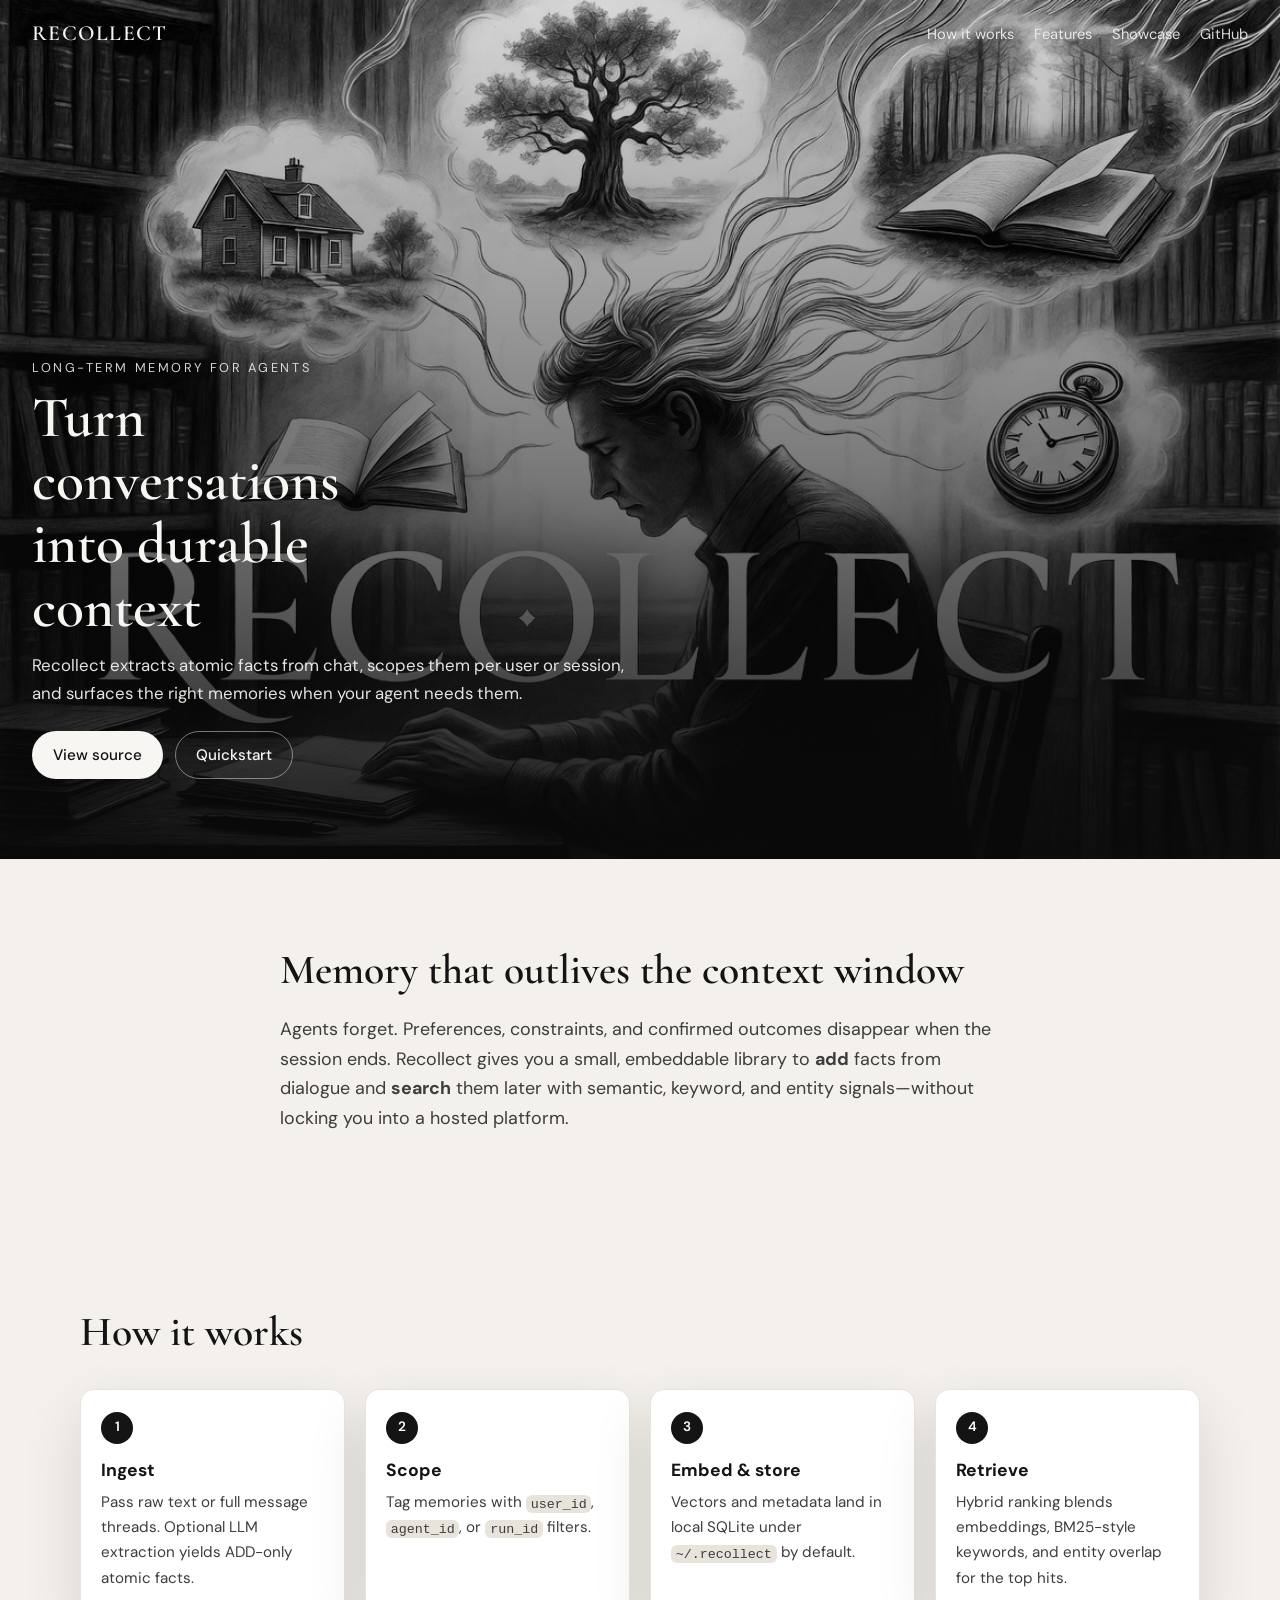
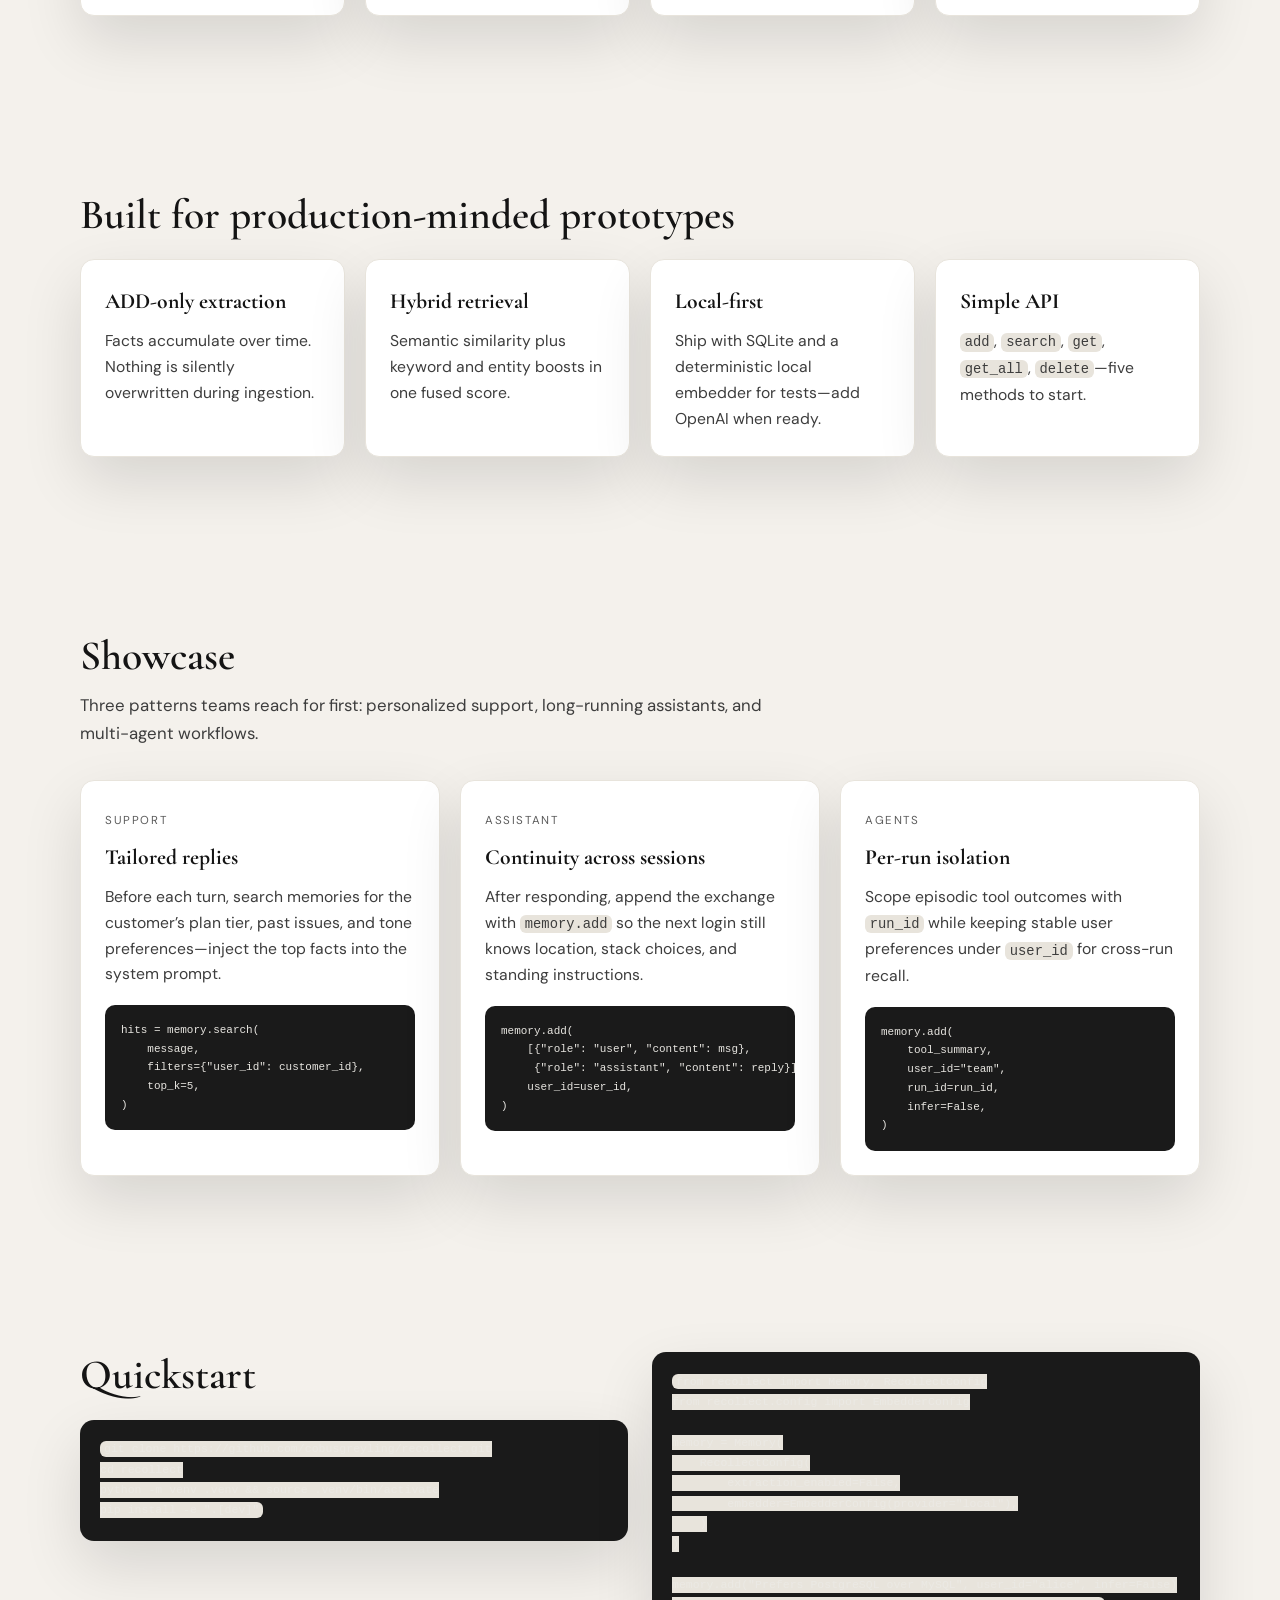
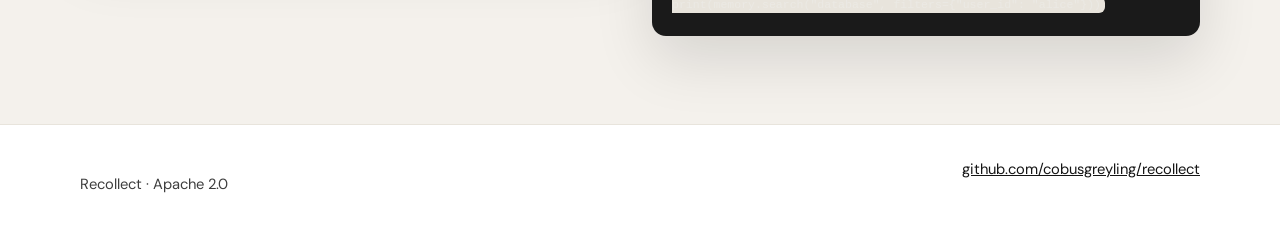
==== docs/index.html @ ad1a5c4d "Add header artwork and docs showcase page" ====
<!DOCTYPE html>
<html lang="en">
  <head>
    <meta charset="UTF-8" />
    <meta name="viewport" content="width=device-width, initial-scale=1" />
    <title>Recollect — Memory for AI Agents</title>
    <meta
      name="description"
      content="Recollect is a long-term memory layer for AI agents: extract durable facts, scope by user or session, and retrieve with hybrid search."
    />
    <link rel="preconnect" href="https://fonts.googleapis.com" />
    <link rel="preconnect" href="https://fonts.gstatic.com" crossorigin />
    <link
      href="https://fonts.googleapis.com/css2?family=Cormorant+Garamond:ital,wght@0,500;0,600;0,700;1,500&family=DM+Sans:ital,opsz,wght@0,9..40,400;0,9..40,500;0,9..40,600;1,9..40,400&display=swap"
      rel="stylesheet"
    />
    <link rel="stylesheet" href="styles.css" />
  </head>
  <body>
    <header class="site-header">
      <nav class="nav">
        <a class="logo" href="#">Recollect</a>
        <div class="nav-links">
          <a href="#how-it-works">How it works</a>
          <a href="#features">Features</a>
          <a href="#showcase">Showcase</a>
          <a href="https://github.com/cobusgreyling/recollect" target="_blank" rel="noreferrer"
            >GitHub</a
          >
        </div>
      </nav>
      <div class="hero">
        <img
          class="hero-image"
          src="assets/header.jpg"
          alt="Illustration of a writer at a desk with memories flowing from thought into books and time"
          width="1920"
          height="1080"
        />
        <div class="hero-overlay">
          <p class="eyebrow">Long-term memory for agents</p>
          <h1>Turn conversations into durable context</h1>
          <p class="hero-lead">
            Recollect extracts atomic facts from chat, scopes them per user or session, and surfaces
            the right memories when your agent needs them.
          </p>
          <div class="hero-actions">
            <a class="btn btn-primary" href="https://github.com/cobusgreyling/recollect"
              >View source</a
            >
            <a class="btn btn-ghost" href="#quickstart">Quickstart</a>
          </div>
        </div>
      </div>
    </header>

    <main>
      <section class="section intro" id="overview">
        <div class="container narrow">
          <h2>Memory that outlives the context window</h2>
          <p>
            Agents forget. Preferences, constraints, and confirmed outcomes disappear when the session
            ends. Recollect gives you a small, embeddable library to <strong>add</strong> facts from
            dialogue and <strong>search</strong> them later with semantic, keyword, and entity
            signals—without locking you into a hosted platform.
          </p>
        </div>
      </section>

      <section class="section flow" id="how-it-works">
        <div class="container">
          <h2>How it works</h2>
          <ol class="pipeline">
            <li>
              <span class="step-num">1</span>
              <h3>Ingest</h3>
              <p>Pass raw text or full message threads. Optional LLM extraction yields ADD-only atomic facts.</p>
            </li>
            <li>
              <span class="step-num">2</span>
              <h3>Scope</h3>
              <p>Tag memories with <code>user_id</code>, <code>agent_id</code>, or <code>run_id</code> filters.</p>
            </li>
            <li>
              <span class="step-num">3</span>
              <h3>Embed &amp; store</h3>
              <p>Vectors and metadata land in local SQLite under <code>~/.recollect</code> by default.</p>
            </li>
            <li>
              <span class="step-num">4</span>
              <h3>Retrieve</h3>
              <p>Hybrid ranking blends embeddings, BM25-style keywords, and entity overlap for the top hits.</p>
            </li>
          </ol>
        </div>
      </section>

      <section class="section features" id="features">
        <div class="container">
          <h2>Built for production-minded prototypes</h2>
          <div class="feature-grid">
            <article class="card">
              <h3>ADD-only extraction</h3>
              <p>Facts accumulate over time. Nothing is silently overwritten during ingestion.</p>
            </article>
            <article class="card">
              <h3>Hybrid retrieval</h3>
              <p>Semantic similarity plus keyword and entity boosts in one fused score.</p>
            </article>
            <article class="card">
              <h3>Local-first</h3>
              <p>Ship with SQLite and a deterministic local embedder for tests—add OpenAI when ready.</p>
            </article>
            <article class="card">
              <h3>Simple API</h3>
              <p><code>add</code>, <code>search</code>, <code>get</code>, <code>get_all</code>, <code>delete</code>—five methods to start.</p>
            </article>
          </div>
        </div>
      </section>

      <section class="section showcase" id="showcase">
        <div class="container">
          <h2>Showcase</h2>
          <p class="section-lead">
            Three patterns teams reach for first: personalized support, long-running assistants, and
            multi-agent workflows.
          </p>
          <div class="showcase-grid">
            <article class="showcase-card">
              <div class="showcase-tag">Support</div>
              <h3>Tailored replies</h3>
              <p>
                Before each turn, search memories for the customer’s plan tier, past issues, and tone
                preferences—inject the top facts into the system prompt.
              </p>
              <pre><code>hits = memory.search(
    message,
    filters={"user_id": customer_id},
    top_k=5,
)</code></pre>
            </article>
            <article class="showcase-card">
              <div class="showcase-tag">Assistant</div>
              <h3>Continuity across sessions</h3>
              <p>
                After responding, append the exchange with <code>memory.add</code> so the next login
                still knows location, stack choices, and standing instructions.
              </p>
              <pre><code>memory.add(
    [{"role": "user", "content": msg},
     {"role": "assistant", "content": reply}],
    user_id=user_id,
)</code></pre>
            </article>
            <article class="showcase-card">
              <div class="showcase-tag">Agents</div>
              <h3>Per-run isolation</h3>
              <p>
                Scope episodic tool outcomes with <code>run_id</code> while keeping stable user
                preferences under <code>user_id</code> for cross-run recall.
              </p>
              <pre><code>memory.add(
    tool_summary,
    user_id="team",
    run_id=run_id,
    infer=False,
)</code></pre>
            </article>
          </div>
        </div>
      </section>

      <section class="section quickstart" id="quickstart">
        <div class="container split">
          <div>
            <h2>Quickstart</h2>
            <pre class="install"><code>git clone https://github.com/cobusgreyling/recollect.git
cd recollect
python -m venv .venv && source .venv/bin/activate
pip install -e ".[dev]"</code></pre>
          </div>
          <div>
            <pre class="code-block"><code>from recollect import Memory, RecollectConfig
from recollect.config import EmbedderConfig

memory = Memory(
    RecollectConfig(
        extraction_enabled=False,
        embedder=EmbedderConfig(provider="local"),
    )
)

memory.add("Prefers PostgreSQL over MySQL", user_id="alice", infer=False)
print(memory.search("database", filters={"user_id": "alice"}))</code></pre>
          </div>
        </div>
      </section>
    </main>

    <footer class="footer">
      <div class="container footer-inner">
        <p>Recollect · Apache 2.0</p>
        <a href="https://github.com/cobusgreyling/recollect">github.com/cobusgreyling/recollect</a>
      </div>
    </footer>
  </body>
</html>
---- docs/styles.css ----
:root {
  --ink: #141414;
  --ink-soft: #3d3d3d;
  --paper: #f4f1ec;
  --paper-deep: #e8e4dc;
  --accent: #5c5c5c;
  --hero-fade: linear-gradient(
    180deg,
    rgba(10, 10, 10, 0.15) 0%,
    rgba(10, 10, 10, 0.55) 55%,
    rgba(10, 10, 10, 0.92) 100%
  );
  --radius: 14px;
  --shadow: 0 24px 60px rgba(0, 0, 0, 0.12);
  --font-serif: "Cormorant Garamond", Georgia, "Times New Roman", serif;
  --font-sans: "DM Sans", system-ui, sans-serif;
}

*,
*::before,
*::after {
  box-sizing: border-box;
}

html {
  scroll-behavior: smooth;
}

body {
  margin: 0;
  font-family: var(--font-sans);
  font-size: 1.05rem;
  line-height: 1.65;
  color: var(--ink);
  background: var(--paper);
}

a {
  color: inherit;
}

img {
  max-width: 100%;
  height: auto;
  display: block;
}

code {
  font-family: ui-monospace, "SF Mono", Menlo, monospace;
  font-size: 0.88em;
  background: var(--paper-deep);
  padding: 0.12em 0.35em;
  border-radius: 6px;
}

.container {
  width: min(1120px, 92vw);
  margin-inline: auto;
}

.narrow {
  max-width: 720px;
}

.site-header {
  background: #0a0a0a;
  color: #f8f6f2;
}

.nav {
  display: flex;
  align-items: center;
  justify-content: space-between;
  gap: 1rem;
  padding: 1rem min(4vw, 2rem);
  position: absolute;
  z-index: 2;
  width: 100%;
}

.logo {
  font-family: var(--font-serif);
  font-size: 1.35rem;
  font-weight: 600;
  letter-spacing: 0.06em;
  text-decoration: none;
  text-transform: uppercase;
}

.nav-links {
  display: flex;
  flex-wrap: wrap;
  gap: 1.25rem;
  font-size: 0.92rem;
}

.nav-links a {
  text-decoration: none;
  opacity: 0.88;
}

.nav-links a:hover {
  opacity: 1;
  text-decoration: underline;
  text-underline-offset: 4px;
}

.hero {
  position: relative;
  min-height: clamp(420px, 72vh, 820px);
  display: grid;
}

.hero-image {
  width: 100%;
  height: 100%;
  min-height: inherit;
  object-fit: cover;
  object-position: center 35%;
  filter: grayscale(1) contrast(1.05);
}

.hero-overlay {
  position: absolute;
  inset: 0;
  display: flex;
  flex-direction: column;
  justify-content: flex-end;
  padding: clamp(2rem, 6vw, 4.5rem) min(4vw, 2rem) clamp(2.5rem, 7vw, 5rem);
  background: var(--hero-fade);
}

.eyebrow {
  margin: 0 0 0.5rem;
  font-size: 0.8rem;
  letter-spacing: 0.2em;
  text-transform: uppercase;
  opacity: 0.85;
}

.hero h1 {
  margin: 0 0 0.75rem;
  font-family: var(--font-serif);
  font-size: clamp(2.2rem, 5vw, 3.6rem);
  font-weight: 600;
  line-height: 1.1;
  max-width: 14ch;
}

.hero-lead {
  margin: 0 0 1.5rem;
  max-width: 52ch;
  font-size: 1.05rem;
  opacity: 0.92;
}

.hero-actions {
  display: flex;
  flex-wrap: wrap;
  gap: 0.75rem;
}

.btn {
  display: inline-flex;
  align-items: center;
  justify-content: center;
  padding: 0.65rem 1.25rem;
  border-radius: 999px;
  font-size: 0.95rem;
  font-weight: 500;
  text-decoration: none;
  border: 1px solid transparent;
  transition: transform 0.15s ease, background 0.15s ease;
}

.btn:hover {
  transform: translateY(-1px);
}

.btn-primary {
  background: #f8f6f2;
  color: #111;
}

.btn-ghost {
  border-color: rgba(248, 246, 242, 0.45);
  color: #f8f6f2;
}

.section {
  padding: clamp(3rem, 8vw, 5.5rem) 0;
}

.section h2 {
  font-family: var(--font-serif);
  font-size: clamp(1.9rem, 3.5vw, 2.6rem);
  font-weight: 600;
  margin: 0 0 1.25rem;
  line-height: 1.15;
}

.section-lead {
  margin: -0.5rem 0 2rem;
  color: var(--ink-soft);
  max-width: 60ch;
}

.intro p {
  margin: 0;
  color: var(--ink-soft);
  font-size: 1.12rem;
}

.pipeline {
  list-style: none;
  margin: 2rem 0 0;
  padding: 0;
  display: grid;
  grid-template-columns: repeat(auto-fit, minmax(220px, 1fr));
  gap: 1.25rem;
}

.pipeline li {
  background: #fff;
  border: 1px solid var(--paper-deep);
  border-radius: var(--radius);
  padding: 1.35rem 1.25rem 1.5rem;
  box-shadow: var(--shadow);
}

.step-num {
  display: inline-flex;
  width: 2rem;
  height: 2rem;
  align-items: center;
  justify-content: center;
  border-radius: 50%;
  background: var(--ink);
  color: #fff;
  font-size: 0.85rem;
  font-weight: 600;
  margin-bottom: 0.75rem;
}

.pipeline h3 {
  margin: 0 0 0.35rem;
  font-size: 1.1rem;
}

.pipeline p {
  margin: 0;
  color: var(--ink-soft);
  font-size: 0.95rem;
}

.feature-grid,
.showcase-grid {
  display: grid;
  grid-template-columns: repeat(auto-fit, minmax(240px, 1fr));
  gap: 1.25rem;
}

.card,
.showcase-card {
  background: #fff;
  border: 1px solid var(--paper-deep);
  border-radius: var(--radius);
  padding: 1.5rem;
  box-shadow: var(--shadow);
}

.card h3,
.showcase-card h3 {
  margin: 0 0 0.5rem;
  font-family: var(--font-serif);
  font-size: 1.35rem;
}

.card p,
.showcase-card p {
  margin: 0;
  color: var(--ink-soft);
  font-size: 0.98rem;
}

.showcase-tag {
  display: inline-block;
  font-size: 0.72rem;
  letter-spacing: 0.14em;
  text-transform: uppercase;
  color: var(--accent);
  margin-bottom: 0.65rem;
}

.showcase-card pre {
  margin: 1.1rem 0 0;
  padding: 1rem;
  background: #1a1a1a;
  color: #e8e6e1;
  border-radius: 10px;
  overflow-x: auto;
  font-size: 0.78rem;
  line-height: 1.5;
}

.showcase-card pre code {
  background: transparent;
  padding: 0;
  color: inherit;
}

.quickstart .split {
  display: grid;
  grid-template-columns: repeat(auto-fit, minmax(280px, 1fr));
  gap: 1.5rem;
  align-items: start;
}

.install,
.code-block {
  margin: 0;
  padding: 1.25rem;
  background: #1a1a1a;
  color: #ebe9e4;
  border-radius: var(--radius);
  overflow-x: auto;
  font-size: 0.82rem;
  line-height: 1.55;
  box-shadow: var(--shadow);
}

.footer {
  border-top: 1px solid var(--paper-deep);
  padding: 2rem 0 2.5rem;
  background: #fff;
}

.footer-inner {
  display: flex;
  flex-wrap: wrap;
  justify-content: space-between;
  gap: 0.75rem;
  font-size: 0.92rem;
  color: var(--ink-soft);
}

.footer a {
  color: var(--ink);
}

@media (max-width: 640px) {
  .nav {
    position: relative;
    background: #0a0a0a;
  }

  .hero {
    min-height: auto;
  }

  .hero-overlay {
    position: relative;
    background: #111;
    padding-top: 1rem;
  }

  .hero-image {
    max-height: 280px;
    min-height: 0;
  }
}
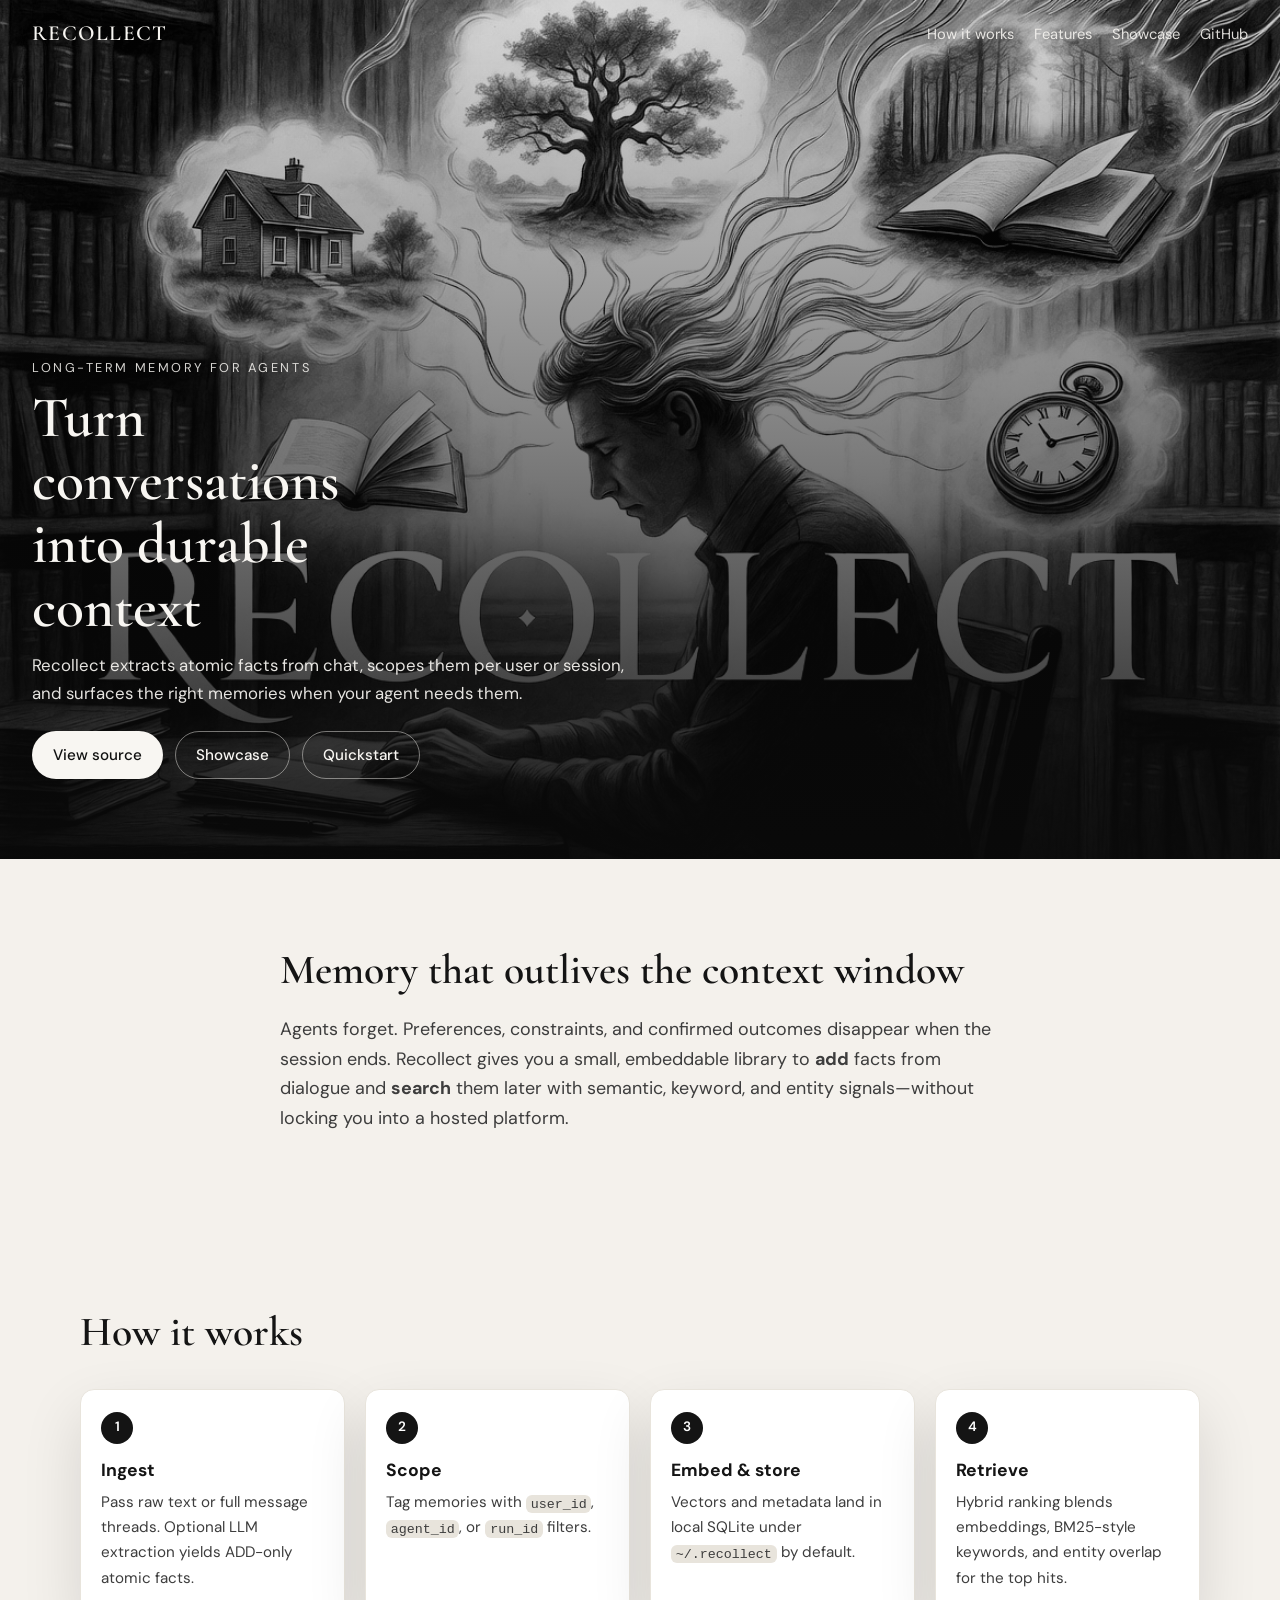
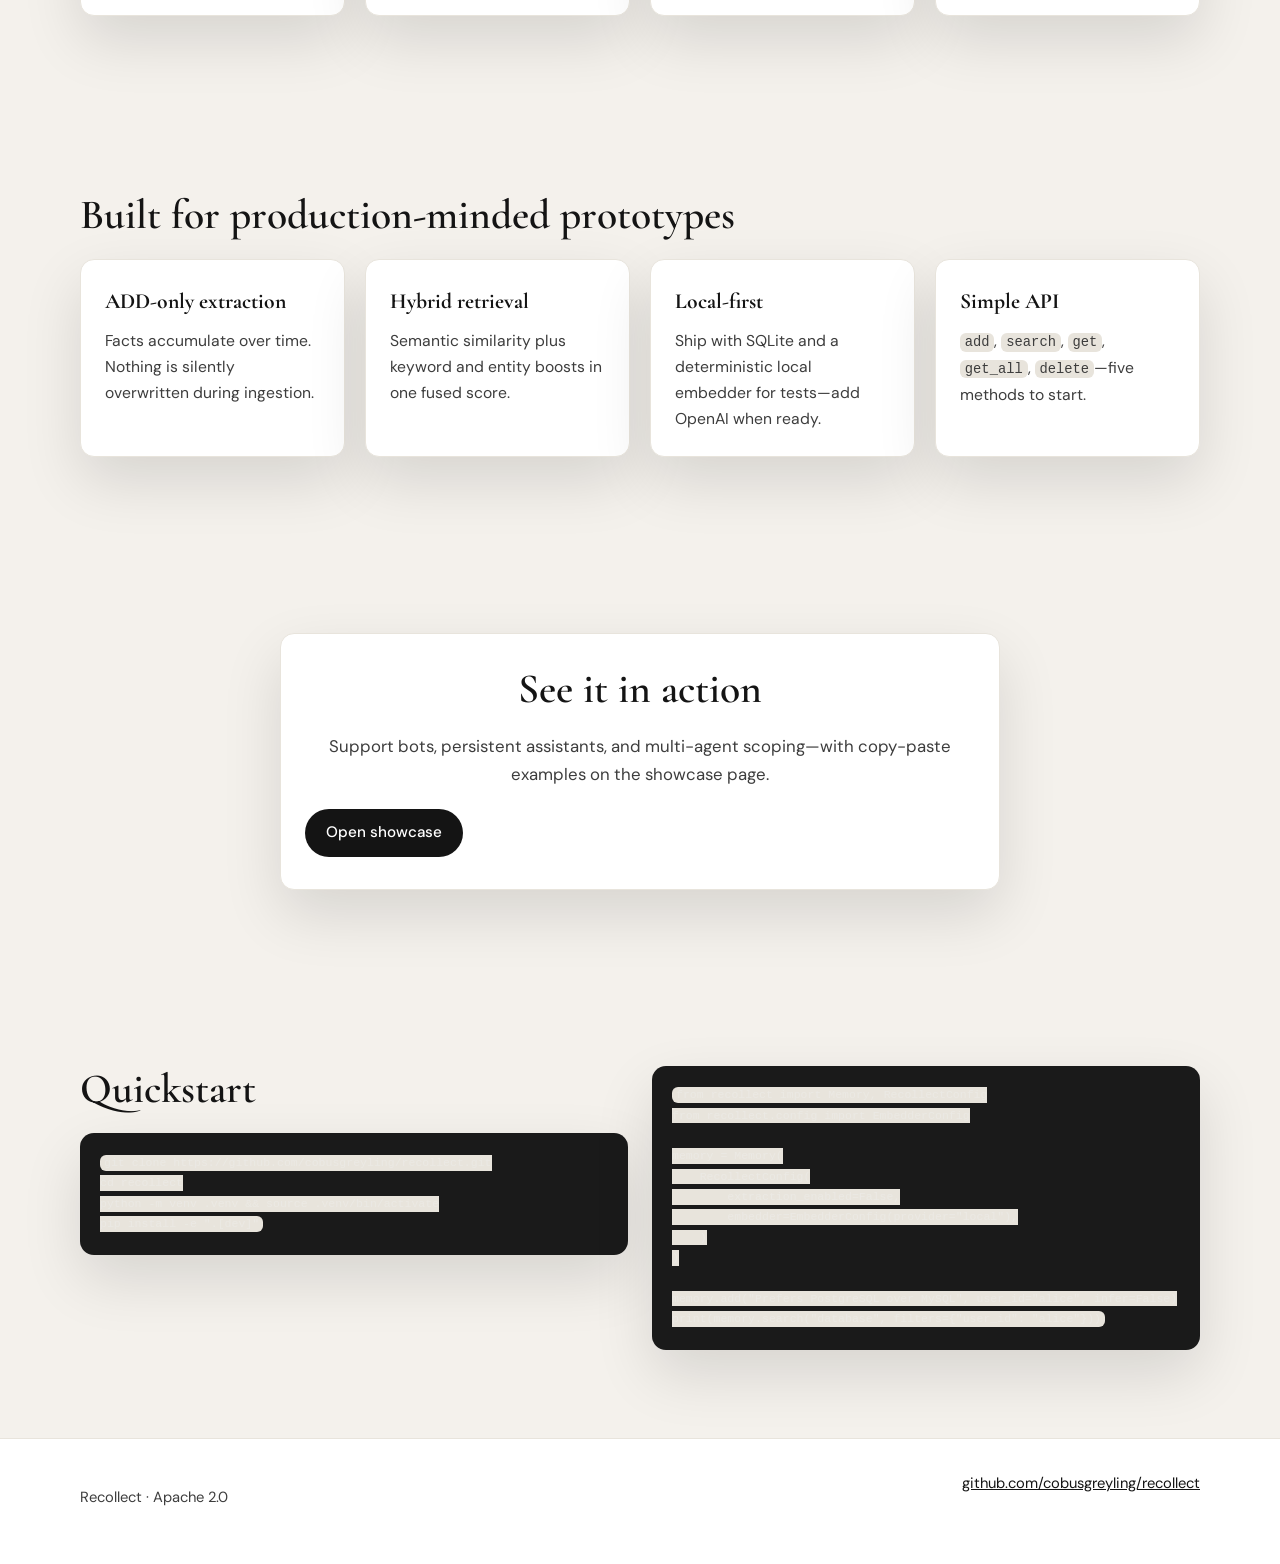
==== commit 35e967a3: "Add standalone docs/showcase.html and link from home" ====
--- a/docs/index.html
+++ b/docs/index.html
@@ -19,11 +19,11 @@
   <body>
     <header class="site-header">
       <nav class="nav">
-        <a class="logo" href="#">Recollect</a>
+        <a class="logo" href="index.html">Recollect</a>
         <div class="nav-links">
           <a href="#how-it-works">How it works</a>
           <a href="#features">Features</a>
-          <a href="#showcase">Showcase</a>
+          <a href="showcase.html">Showcase</a>
           <a href="https://github.com/cobusgreyling/recollect" target="_blank" rel="noreferrer"
             >GitHub</a
           >
@@ -48,6 +48,7 @@
             <a class="btn btn-primary" href="https://github.com/cobusgreyling/recollect"
               >View source</a
             >
+            <a class="btn btn-ghost" href="showcase.html">Showcase</a>
             <a class="btn btn-ghost" href="#quickstart">Quickstart</a>
           </div>
         </div>
@@ -119,54 +120,15 @@
         </div>
       </section>
 
-      <section class="section showcase" id="showcase">
-        <div class="container">
-          <h2>Showcase</h2>
-          <p class="section-lead">
-            Three patterns teams reach for first: personalized support, long-running assistants, and
-            multi-agent workflows.
+      <section class="section intro-teaser">
+        <div class="container narrow cta-box">
+          <h2>See it in action</h2>
+          <p>
+            Support bots, persistent assistants, and multi-agent scoping—with copy-paste examples on
+            the showcase page.
           </p>
-          <div class="showcase-grid">
-            <article class="showcase-card">
-              <div class="showcase-tag">Support</div>
-              <h3>Tailored replies</h3>
-              <p>
-                Before each turn, search memories for the customer’s plan tier, past issues, and tone
-                preferences—inject the top facts into the system prompt.
-              </p>
-              <pre><code>hits = memory.search(
-    message,
-    filters={"user_id": customer_id},
-    top_k=5,
-)</code></pre>
-            </article>
-            <article class="showcase-card">
-              <div class="showcase-tag">Assistant</div>
-              <h3>Continuity across sessions</h3>
-              <p>
-                After responding, append the exchange with <code>memory.add</code> so the next login
-                still knows location, stack choices, and standing instructions.
-              </p>
-              <pre><code>memory.add(
-    [{"role": "user", "content": msg},
-     {"role": "assistant", "content": reply}],
-    user_id=user_id,
-)</code></pre>
-            </article>
-            <article class="showcase-card">
-              <div class="showcase-tag">Agents</div>
-              <h3>Per-run isolation</h3>
-              <p>
-                Scope episodic tool outcomes with <code>run_id</code> while keeping stable user
-                preferences under <code>user_id</code> for cross-run recall.
-              </p>
-              <pre><code>memory.add(
-    tool_summary,
-    user_id="team",
-    run_id=run_id,
-    infer=False,
-)</code></pre>
-            </article>
+          <div class="hero-actions hero-actions--dark">
+            <a class="btn btn-primary" href="showcase.html">Open showcase</a>
           </div>
         </div>
       </section>
--- a/docs/styles.css
+++ b/docs/styles.css
@@ -348,6 +348,81 @@
   color: var(--ink);
 }
 
+.page-hero {
+  position: relative;
+  min-height: clamp(280px, 42vh, 480px);
+  display: grid;
+}
+
+.page-hero-image {
+  width: 100%;
+  height: 100%;
+  min-height: inherit;
+  object-fit: cover;
+  object-position: center 40%;
+  filter: grayscale(1) contrast(1.05);
+}
+
+.page-hero-overlay {
+  position: absolute;
+  inset: 0;
+  display: flex;
+  flex-direction: column;
+  justify-content: flex-end;
+  padding: clamp(2rem, 5vw, 3.5rem) min(4vw, 2rem);
+  background: var(--hero-fade);
+  color: #f8f6f2;
+}
+
+.page-hero-overlay h1 {
+  margin: 0 0 0.5rem;
+  font-family: var(--font-serif);
+  font-size: clamp(2rem, 4vw, 3rem);
+  font-weight: 600;
+}
+
+.cta-box {
+  text-align: center;
+  padding: 2rem 1.5rem;
+  background: #fff;
+  border: 1px solid var(--paper-deep);
+  border-radius: var(--radius);
+  box-shadow: var(--shadow);
+}
+
+.cta-box h2 {
+  margin-top: 0;
+}
+
+.cta-box p {
+  margin: 0 0 1.25rem;
+  color: var(--ink-soft);
+}
+
+.hero-actions--dark .btn-primary {
+  background: var(--ink);
+  color: #fff;
+}
+
+.hero-actions--dark .btn-ghost {
+  border-color: var(--ink-soft);
+  color: var(--ink);
+}
+
+.code-block--wide {
+  max-width: 100%;
+}
+
+.showcase-deep h2 {
+  font-family: var(--font-serif);
+  font-size: clamp(1.6rem, 3vw, 2.2rem);
+  margin: 0 0 0.5rem;
+}
+
+.footer-inner a + a {
+  margin-left: 1rem;
+}
+
 @media (max-width: 640px) {
   .nav {
     position: relative;
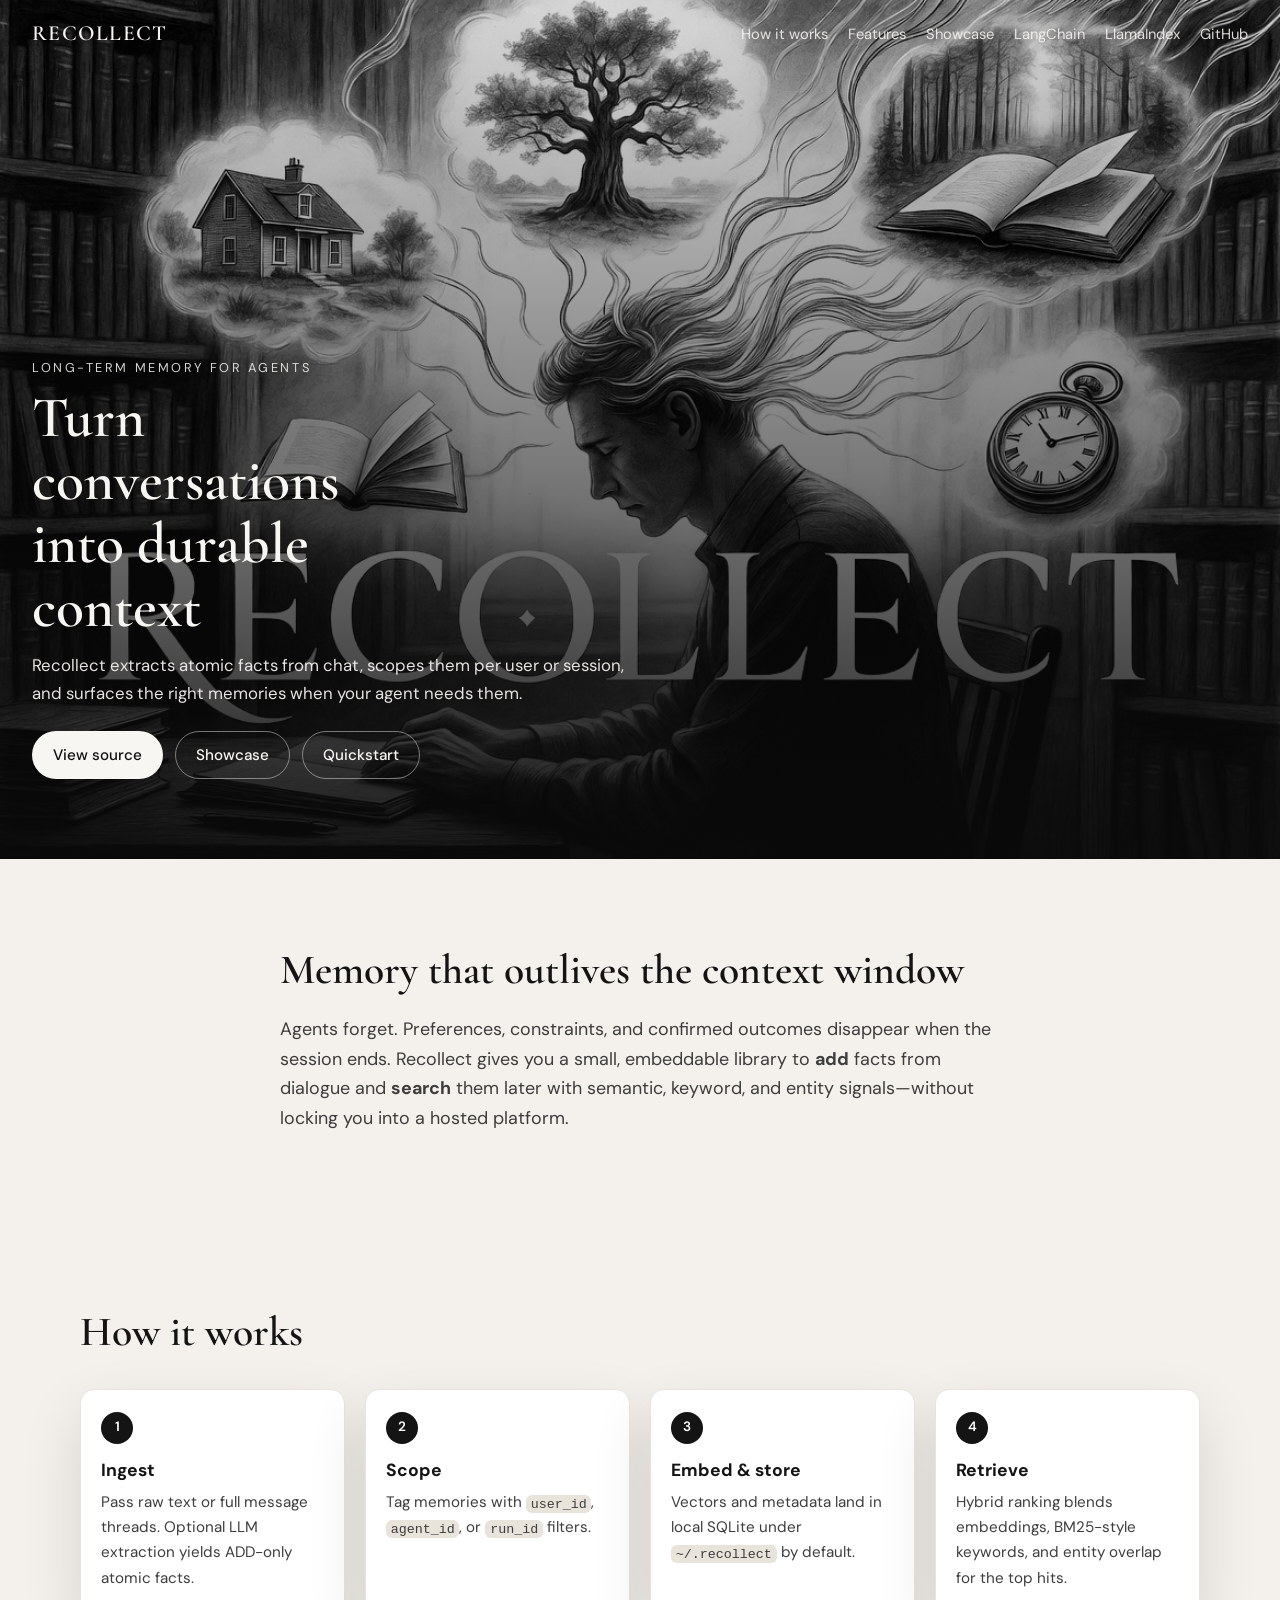
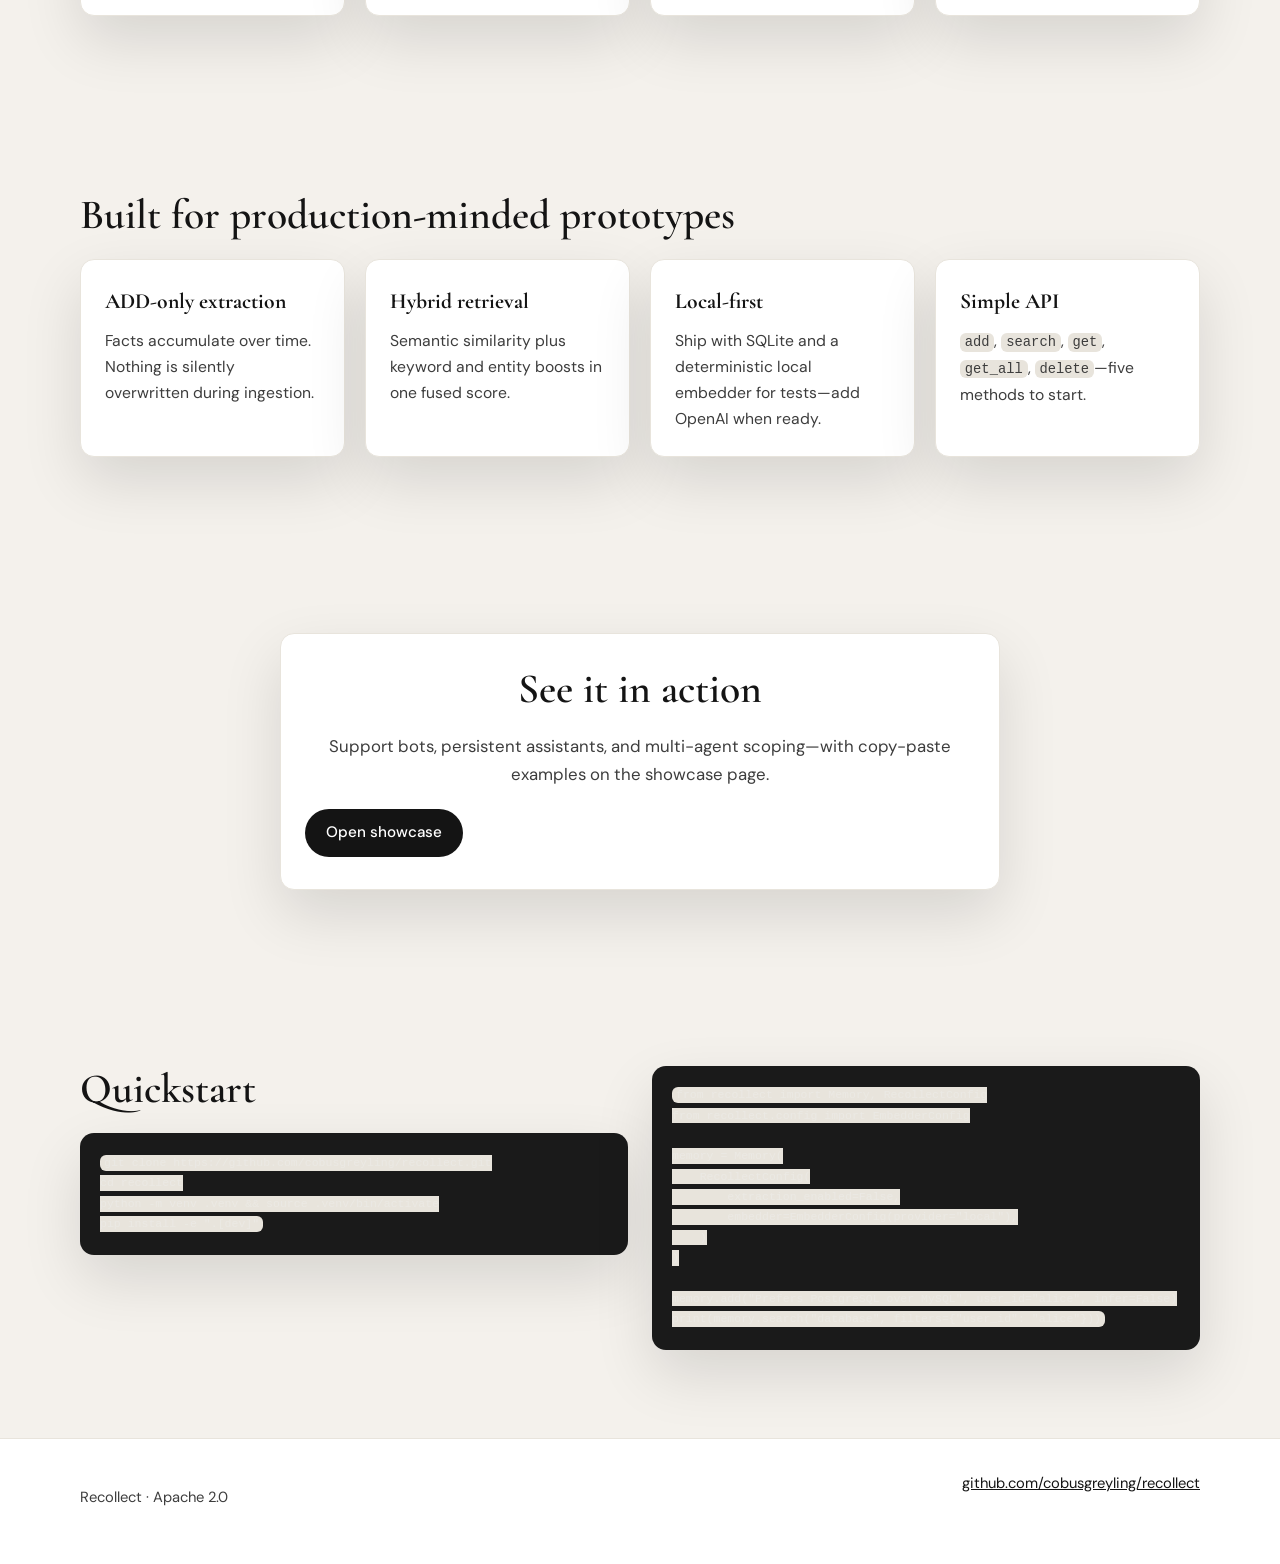
==== commit 56358295: "v0.2.0: LangChain/LlamaIndex integrations, stores, async, CI, and docs" ====
--- a/docs/index.html
+++ b/docs/index.html
@@ -24,6 +24,8 @@
           <a href="#how-it-works">How it works</a>
           <a href="#features">Features</a>
           <a href="showcase.html">Showcase</a>
+          <a href="integrations/langchain.md">LangChain</a>
+          <a href="integrations/llama-index.md">LlamaIndex</a>
           <a href="https://github.com/cobusgreyling/recollect" target="_blank" rel="noreferrer"
             >GitHub</a
           >
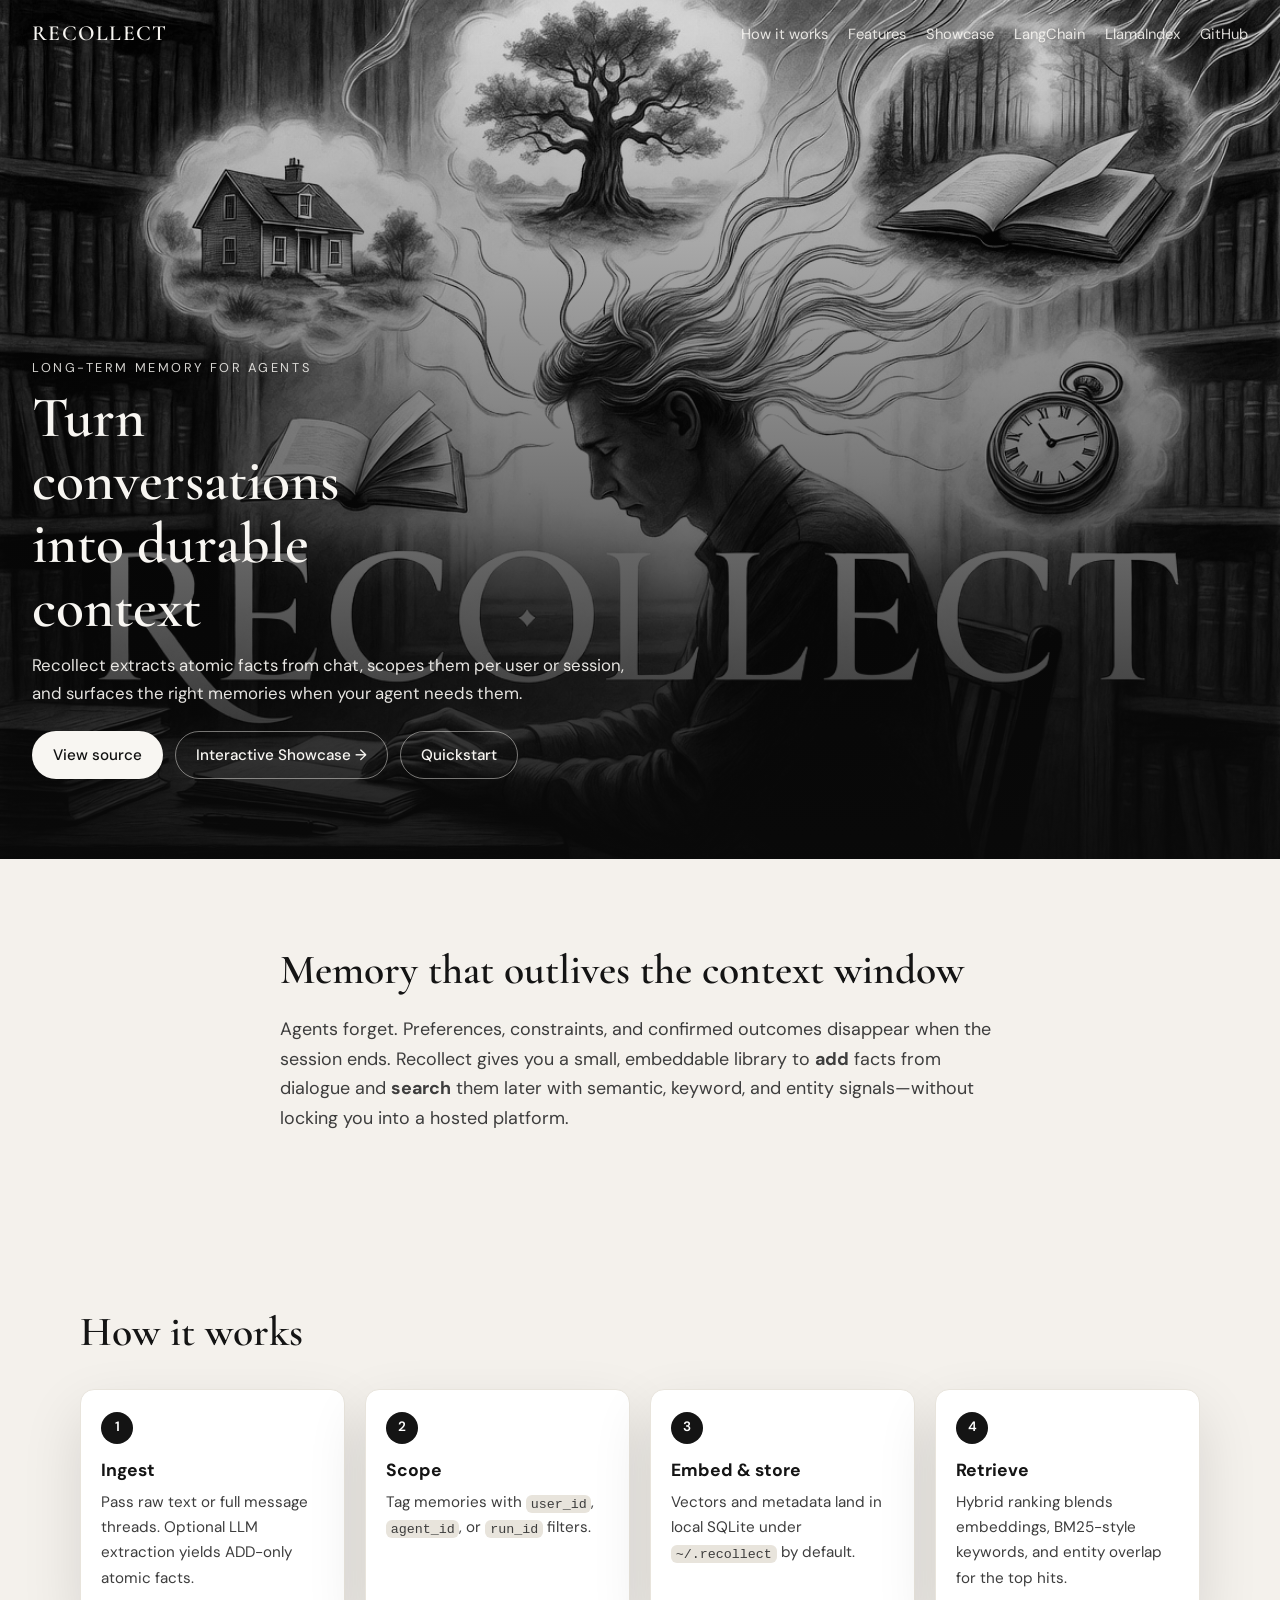
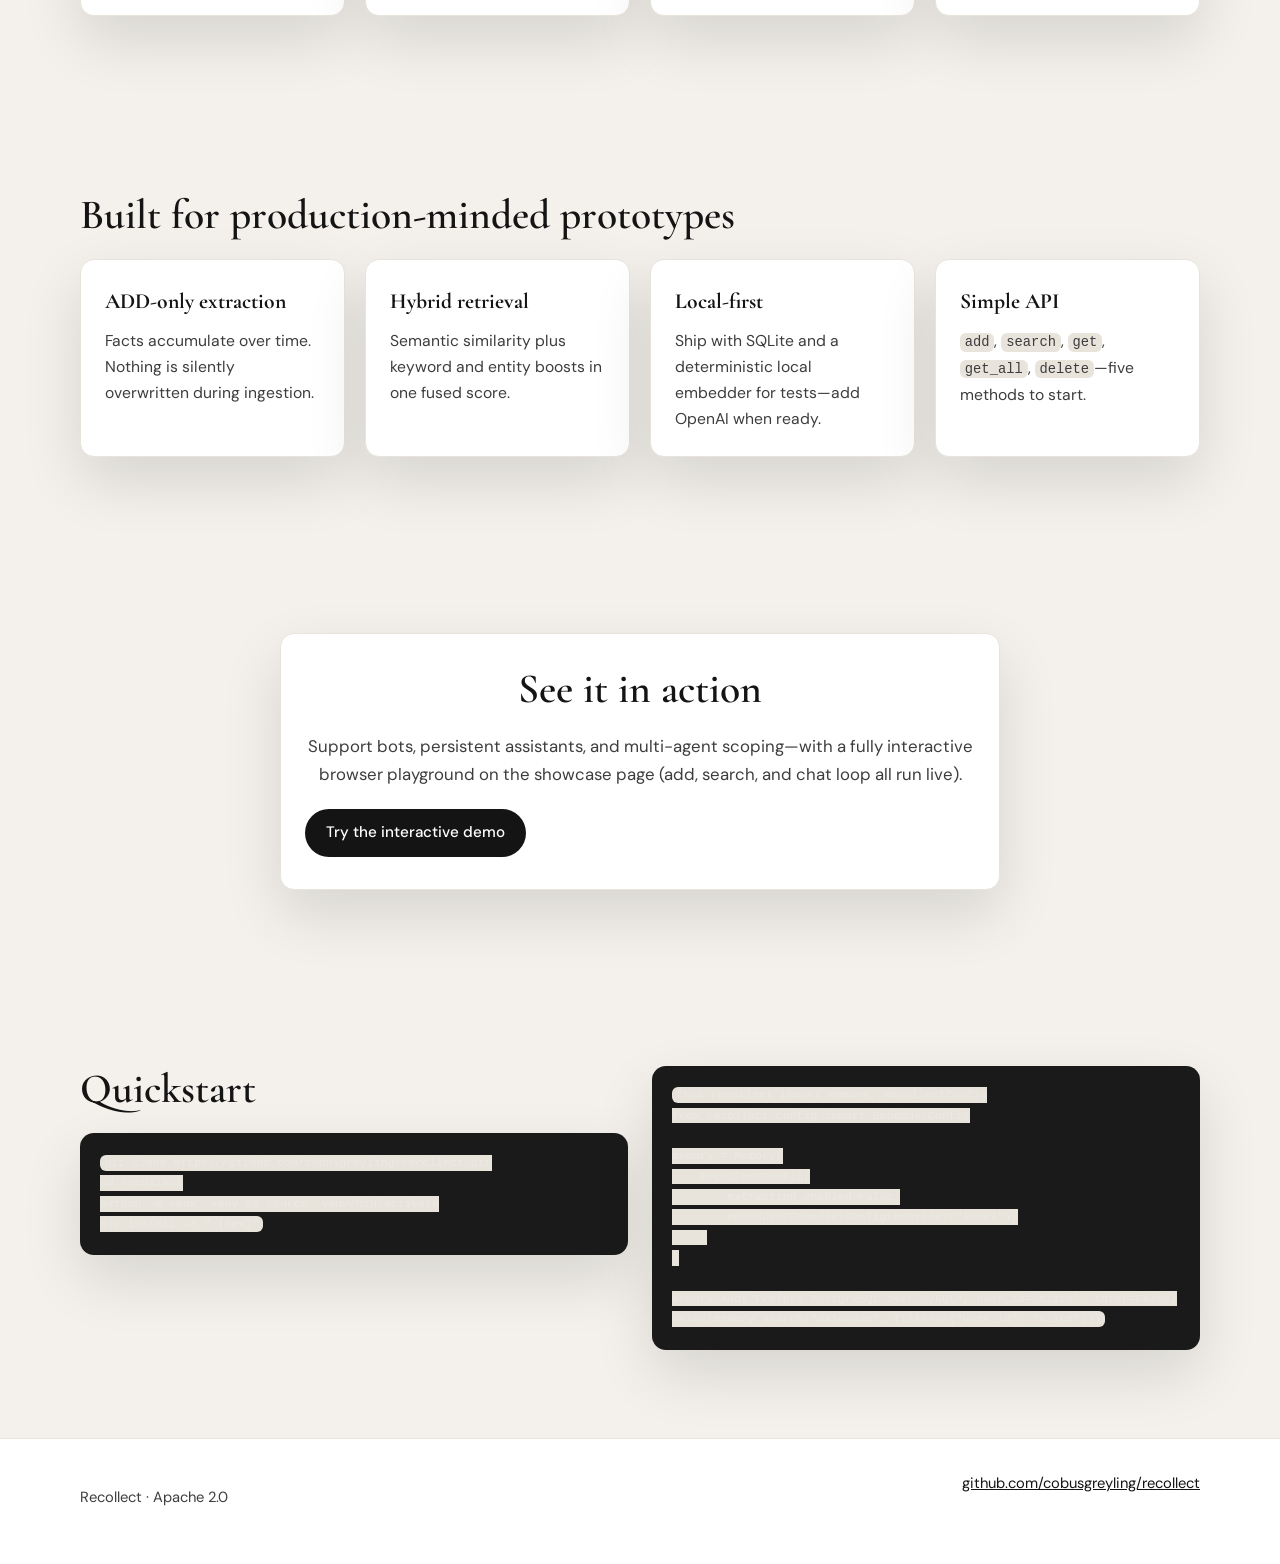
==== commit 6cfd244a: "Rename PyPI package to recollect-ai; add LlamaHub docs and publish workflow" ====
--- a/docs/index.html
+++ b/docs/index.html
@@ -50,7 +50,7 @@
             <a class="btn btn-primary" href="https://github.com/cobusgreyling/recollect"
               >View source</a
             >
-            <a class="btn btn-ghost" href="showcase.html">Showcase</a>
+            <a class="btn btn-ghost" href="showcase.html">Interactive Showcase →</a>
             <a class="btn btn-ghost" href="#quickstart">Quickstart</a>
           </div>
         </div>
@@ -126,11 +126,11 @@
         <div class="container narrow cta-box">
           <h2>See it in action</h2>
           <p>
-            Support bots, persistent assistants, and multi-agent scoping—with copy-paste examples on
-            the showcase page.
+            Support bots, persistent assistants, and multi-agent scoping—with a fully interactive
+            browser playground on the showcase page (add, search, and chat loop all run live).
           </p>
           <div class="hero-actions hero-actions--dark">
-            <a class="btn btn-primary" href="showcase.html">Open showcase</a>
+            <a class="btn btn-primary" href="showcase.html">Try the interactive demo</a>
           </div>
         </div>
       </section>
--- a/docs/styles.css
+++ b/docs/styles.css
@@ -443,4 +443,357 @@
     max-height: 280px;
     min-height: 0;
   }
+}
+
+/* ============================================
+   Interactive Playground — GitHub Showcase
+   ============================================ */
+
+.playground {
+  display: grid;
+  gap: 1.5rem;
+}
+
+.playground-grid {
+  display: grid;
+  grid-template-columns: repeat(auto-fit, minmax(320px, 1fr));
+  gap: 1.25rem;
+}
+
+.pg-panel {
+  background: #fff;
+  border: 1px solid var(--paper-deep);
+  border-radius: var(--radius);
+  padding: 1rem 1.1rem 1.15rem;
+  box-shadow: var(--shadow);
+}
+
+.pg-panel h3 {
+  margin: 0 0 0.6rem;
+  font-family: var(--font-serif);
+  font-size: 1.1rem;
+  font-weight: 600;
+}
+
+.pg-panel h4 {
+  margin: 0 0 0.5rem;
+  font-size: 0.95rem;
+  letter-spacing: 0.02em;
+  color: var(--ink-soft);
+  text-transform: uppercase;
+  font-weight: 600;
+}
+
+.pg-panel label {
+  font-size: 0.8rem;
+  color: var(--ink-soft);
+}
+
+.pg-input,
+.pg-textarea,
+.pg-select {
+  width: 100%;
+  border: 1px solid var(--paper-deep);
+  background: #fff;
+  color: var(--ink);
+  border-radius: 10px;
+  padding: 0.55rem 0.7rem;
+  font-size: 0.95rem;
+  font-family: inherit;
+  margin-bottom: 0.5rem;
+}
+
+.pg-textarea {
+  min-height: 68px;
+  resize: vertical;
+  font-family: ui-monospace, SF Mono, Menlo, monospace;
+  font-size: 0.9rem;
+  line-height: 1.35;
+}
+
+.scope-row {
+  display: grid;
+  grid-template-columns: repeat(auto-fit, minmax(110px, 1fr));
+  gap: 0.5rem;
+}
+
+.pg-actions {
+  display: flex;
+  flex-wrap: wrap;
+  gap: 0.5rem;
+  margin-top: 0.35rem;
+}
+
+.pg-btn {
+  display: inline-flex;
+  align-items: center;
+  justify-content: center;
+  padding: 0.5rem 0.95rem;
+  border-radius: 999px;
+  font-size: 0.86rem;
+  font-weight: 600;
+  border: 1px solid var(--paper-deep);
+  background: #fff;
+  color: var(--ink);
+  cursor: pointer;
+  transition: transform 0.1s ease, background 0.1s ease, color 0.1s ease;
+}
+
+.pg-btn:hover {
+  transform: translateY(-1px);
+  background: var(--paper);
+}
+
+.pg-btn.primary {
+  background: var(--ink);
+  color: #f8f6f2;
+  border-color: var(--ink);
+}
+
+.pg-btn.primary:hover {
+  background: #222;
+}
+
+.pg-btn.danger {
+  border-color: #c66;
+  color: #922;
+}
+
+.pg-btn.small {
+  padding: 0.25rem 0.6rem;
+  font-size: 0.78rem;
+}
+
+.memories-list {
+  max-height: 260px;
+  overflow: auto;
+  border: 1px solid var(--paper-deep);
+  border-radius: 10px;
+  background: #faf9f6;
+  padding: 0.25rem;
+}
+
+.memory-item {
+  display: flex;
+  gap: 0.6rem;
+  align-items: flex-start;
+  padding: 0.5rem 0.6rem;
+  border-radius: 8px;
+  margin-bottom: 0.25rem;
+  background: #fff;
+  border: 1px solid var(--paper-deep);
+}
+
+.memory-item:last-child {
+  margin-bottom: 0;
+}
+
+.memory-item .mem-text {
+  flex: 1;
+  font-size: 0.9rem;
+  line-height: 1.35;
+  color: var(--ink);
+}
+
+.memory-item .mem-meta {
+  font-size: 0.72rem;
+  color: var(--ink-soft);
+  white-space: nowrap;
+  margin-top: 0.15rem;
+}
+
+.memory-item .mem-tags {
+  display: flex;
+  gap: 4px;
+  flex-wrap: wrap;
+  margin-top: 0.2rem;
+}
+
+.mem-tag {
+  font-size: 0.65rem;
+  background: var(--paper-deep);
+  padding: 1px 6px;
+  border-radius: 999px;
+  color: var(--ink-soft);
+}
+
+.memory-item .del-btn {
+  background: transparent;
+  border: none;
+  color: #944;
+  font-size: 1rem;
+  line-height: 1;
+  padding: 0 4px;
+  cursor: pointer;
+  opacity: 0.7;
+}
+
+.memory-item .del-btn:hover {
+  opacity: 1;
+}
+
+.search-row {
+  display: flex;
+  gap: 0.5rem;
+  align-items: center;
+  flex-wrap: wrap;
+  margin-bottom: 0.6rem;
+}
+
+.search-row input[type="text"] {
+  flex: 1 1 240px;
+}
+
+.search-row input[type="number"] {
+  width: 68px;
+}
+
+.search-row .pg-btn {
+  white-space: nowrap;
+}
+
+.results-list {
+  max-height: 240px;
+  overflow: auto;
+  border: 1px solid var(--paper-deep);
+  border-radius: 10px;
+  background: #fff;
+}
+
+.result-item {
+  padding: 0.6rem 0.75rem;
+  border-bottom: 1px solid var(--paper-deep);
+  font-size: 0.9rem;
+}
+
+.result-item:last-child {
+  border-bottom: none;
+}
+
+.result-head {
+  display: flex;
+  justify-content: space-between;
+  align-items: baseline;
+  gap: 0.5rem;
+  margin-bottom: 0.2rem;
+}
+
+.result-score {
+  font-family: ui-monospace, monospace;
+  font-size: 0.82rem;
+  background: var(--paper-deep);
+  padding: 1px 7px;
+  border-radius: 999px;
+  color: var(--ink);
+  white-space: nowrap;
+}
+
+.result-mem {
+  color: var(--ink);
+  line-height: 1.3;
+}
+
+.score-break {
+  font-size: 0.72rem;
+  color: var(--ink-soft);
+  display: flex;
+  gap: 0.65rem;
+  flex-wrap: wrap;
+  margin-top: 0.25rem;
+}
+
+.score-break span {
+  font-family: ui-monospace, monospace;
+}
+
+.chat-log {
+  height: 220px;
+  overflow-y: auto;
+  background: #1a1a1a;
+  color: #e8e6e1;
+  border-radius: 12px;
+  padding: 0.85rem;
+  font-size: 0.9rem;
+  line-height: 1.45;
+  margin-bottom: 0.5rem;
+  display: flex;
+  flex-direction: column;
+  gap: 0.6rem;
+}
+
+.chat-msg {
+  max-width: 82%;
+  padding: 0.45rem 0.7rem;
+  border-radius: 12px;
+}
+
+.chat-msg.user {
+  align-self: flex-end;
+  background: #2f2f2f;
+  border-bottom-right-radius: 4px;
+}
+
+.chat-msg.assistant {
+  align-self: flex-start;
+  background: #333;
+  border-bottom-left-radius: 4px;
+}
+
+.chat-msg .meta {
+  font-size: 0.68rem;
+  opacity: 0.6;
+  margin-bottom: 0.15rem;
+  display: block;
+}
+
+.chat-retrieved {
+  margin: 0.3rem 0 0.15rem;
+  padding: 0.35rem 0.5rem;
+  background: rgba(255,255,255,0.06);
+  border-radius: 8px;
+  font-size: 0.78rem;
+}
+
+.chat-retrieved ul {
+  margin: 0.15rem 0 0;
+  padding-left: 1.1rem;
+}
+
+.chat-input-row {
+  display: flex;
+  gap: 0.5rem;
+}
+
+.chat-input-row input {
+  flex: 1;
+  background: #fff;
+  color: var(--ink);
+  border: 1px solid var(--paper-deep);
+  border-radius: 999px;
+  padding: 0.55rem 0.95rem;
+  font-size: 0.95rem;
+}
+
+.note {
+  display: block;
+  margin-top: 0.4rem;
+  font-size: 0.74rem;
+  color: var(--ink-soft);
+  opacity: 0.85;
+}
+
+.empty-state {
+  font-size: 0.85rem;
+  color: var(--ink-soft);
+  padding: 0.6rem 0.4rem;
+  text-align: center;
+}
+
+@media (max-width: 720px) {
+  .playground-grid {
+    grid-template-columns: 1fr;
+  }
+  .chat-log {
+    height: 180px;
+  }
 }
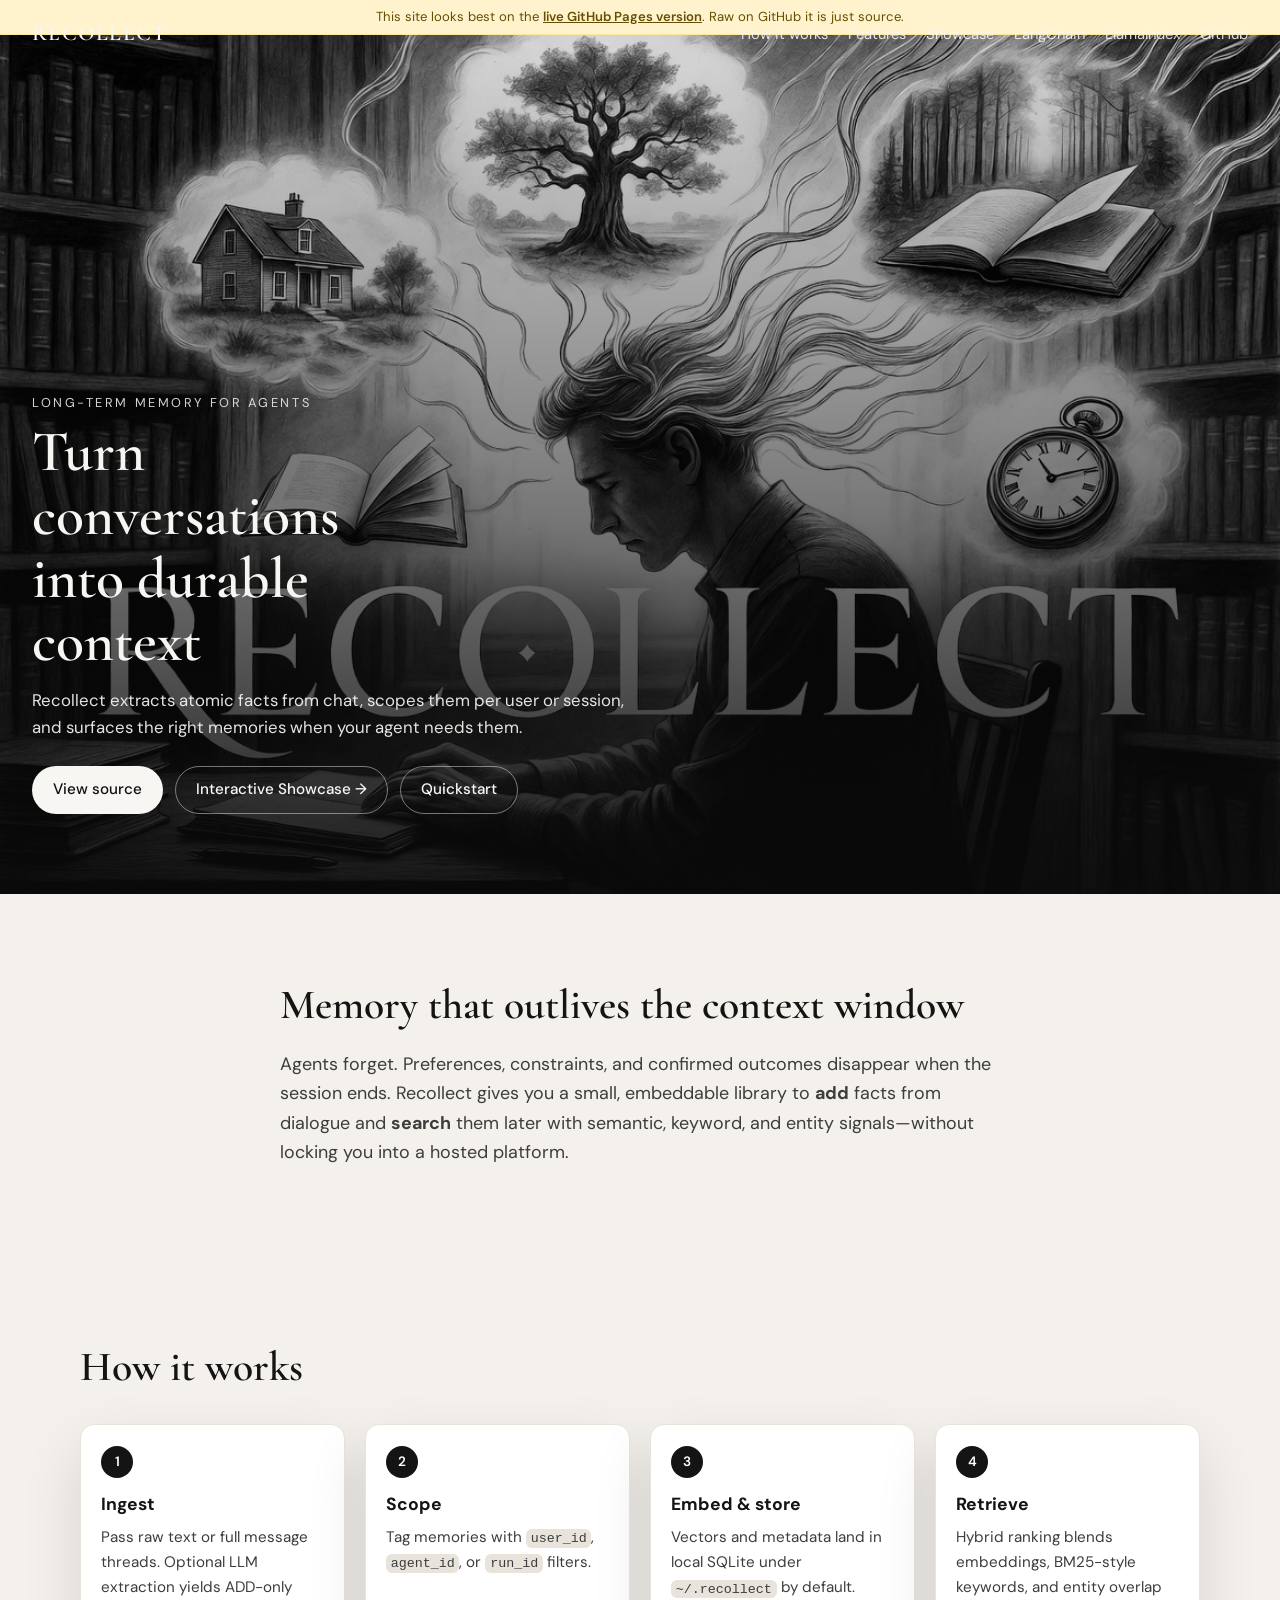
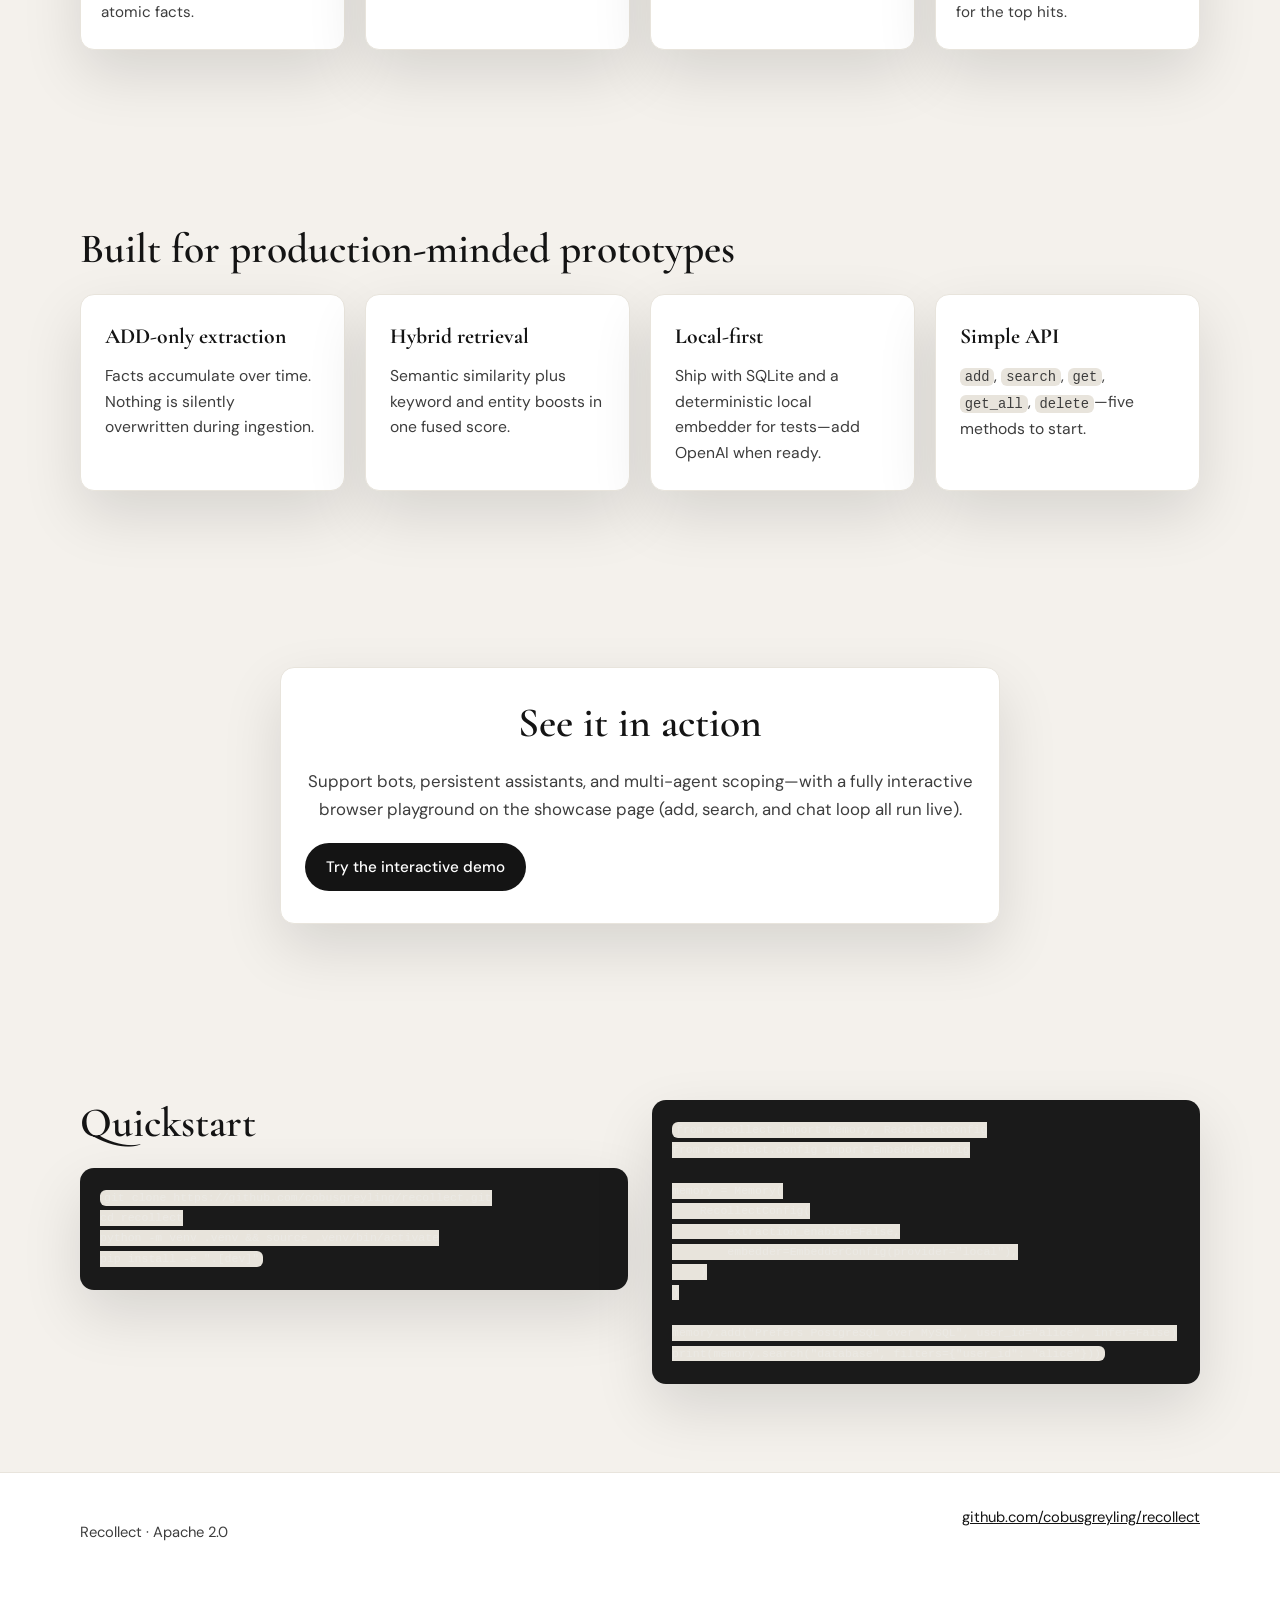
==== commit b3cbce51: "docs: make clear that README links to raw code; add prominent live Pages links + warning banners - T" ====
--- a/docs/index.html
+++ b/docs/index.html
@@ -31,6 +31,11 @@
           >
         </div>
       </nav>
+      <!-- Helpful note for people who open the raw file on GitHub instead of Pages -->
+      <div style="background:#fff3cd; color:#664d03; font-size:0.82rem; padding:6px 12px; text-align:center; border-bottom:1px solid #ffe69c;">
+        This site looks best on the <a href="https://cobusgreyling.github.io/recollect/" style="color:#664d03; font-weight:600; text-decoration:underline;">live GitHub Pages version</a>. 
+        Raw on GitHub it is just source.
+      </div>
       <div class="hero">
         <img
           class="hero-image"
